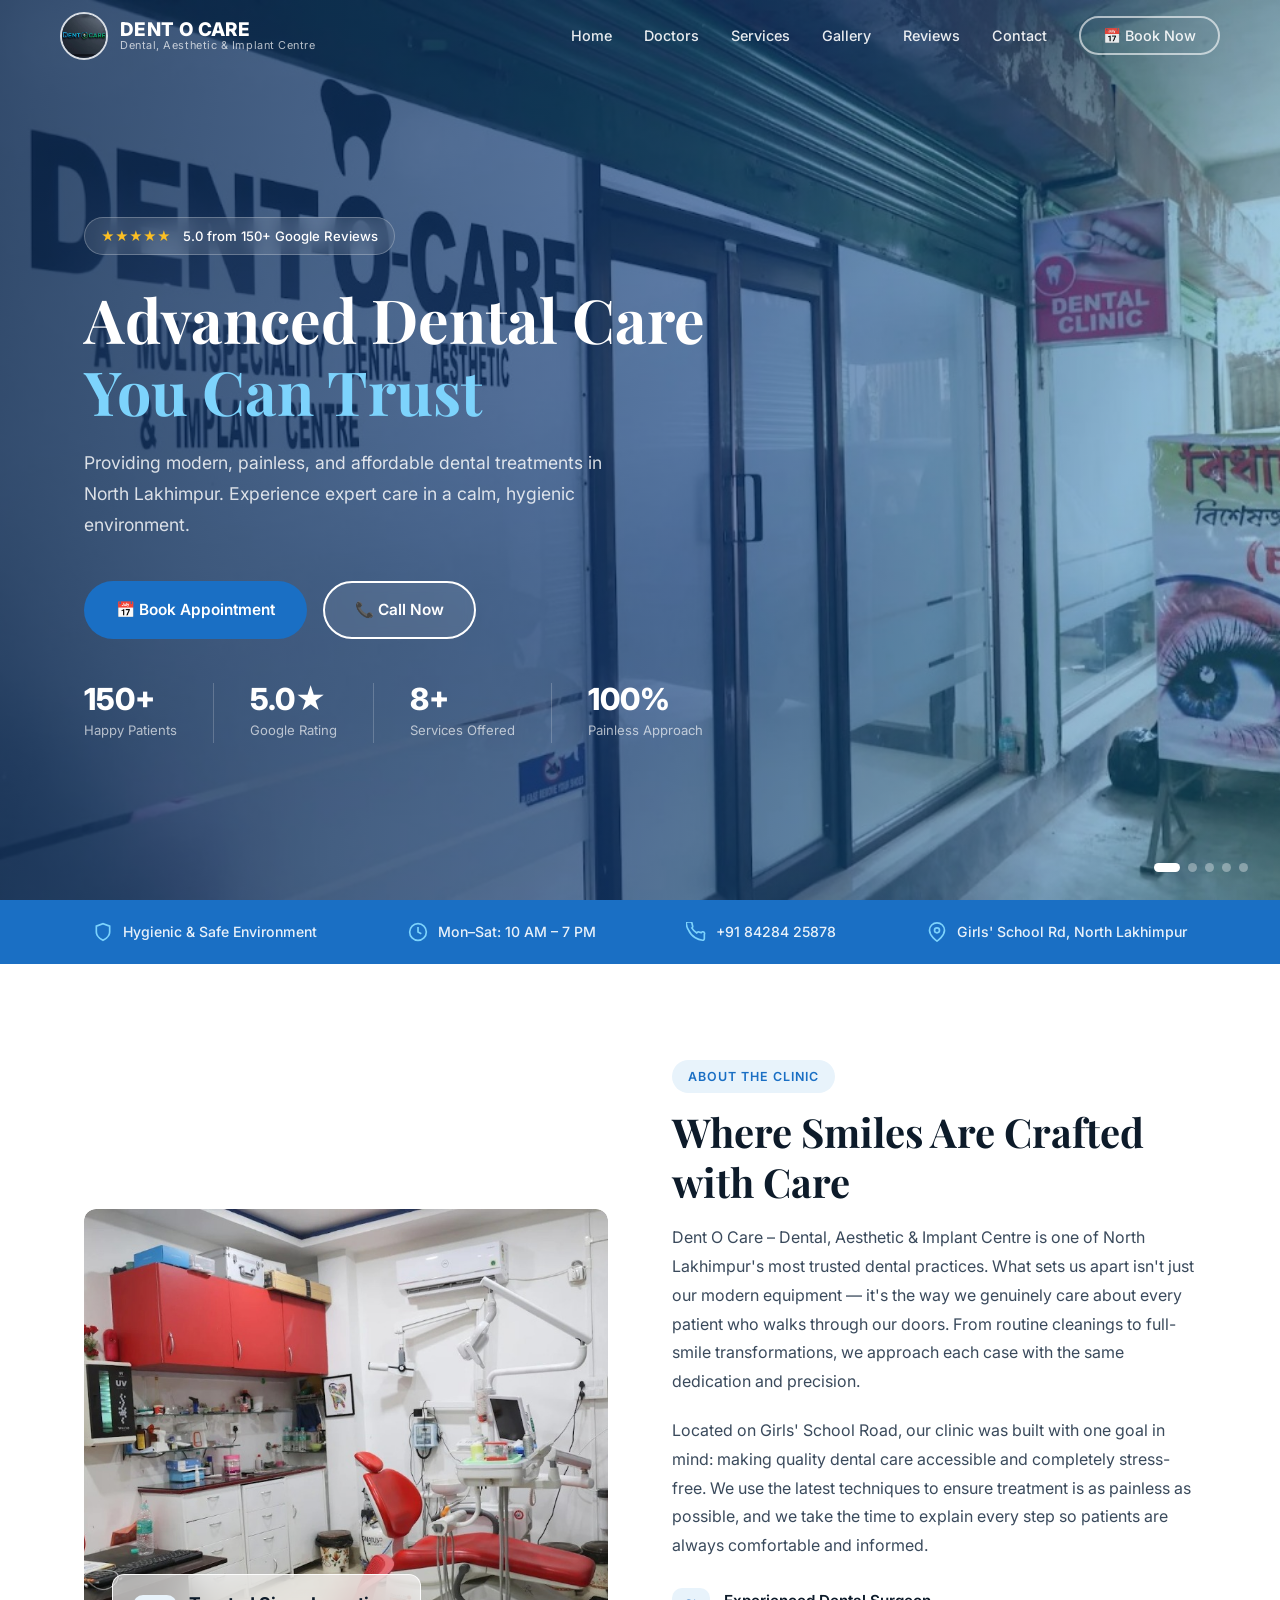
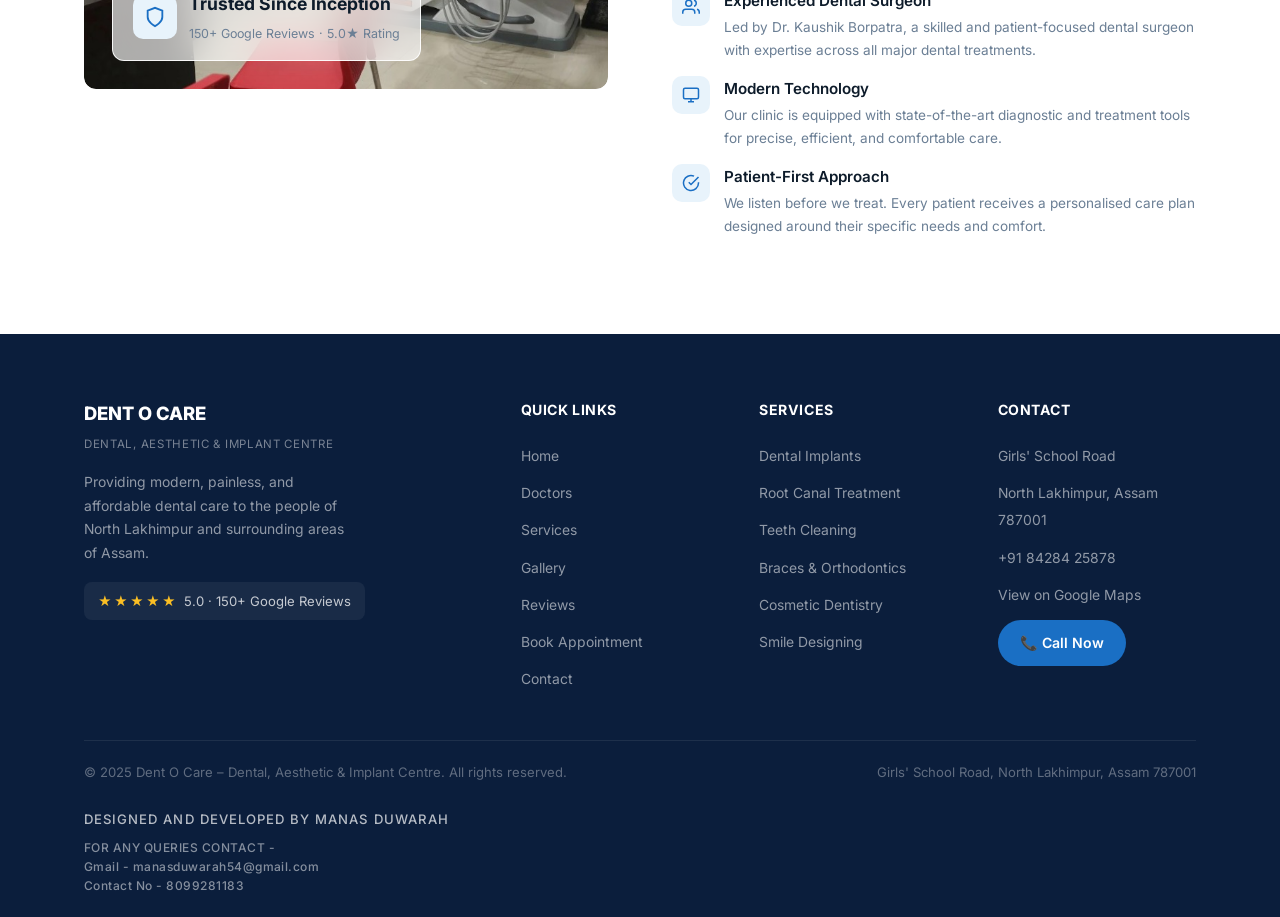
==== index.html @ 936a6f91 "Add files via upload" ====
<!DOCTYPE html>
<html lang="en">
<head>
<meta charset="UTF-8"/>
<meta name="viewport" content="width=device-width, initial-scale=1.0"/>
<title>Dent O Care – Best Dental Clinic in North Lakhimpur</title>
<meta name="description" content="Dent O Care Dental, Aesthetic & Implant Centre offers advanced dental treatments including implants, RCT, braces, and cosmetic dentistry in North Lakhimpur."/>
<meta name="keywords" content="Best Dentist in North Lakhimpur, Dental Clinic in North Lakhimpur, Dental Implant Centre in Lakhimpur, Root Canal Treatment North Lakhimpur"/>
<meta name="robots" content="index, follow"/>
<meta property="og:title" content="Dent O Care – Best Dental Clinic in North Lakhimpur"/>
<meta property="og:description" content="Advanced dental care including implants, RCT, braces & cosmetic dentistry. Trusted by 150+ patients in North Lakhimpur, Assam."/>
<meta property="og:type" content="website"/>
<link rel="canonical" href="https://dentocare.in"/>
<link rel="stylesheet" href="style.css"/>
</head>
<body>

<!-- ===== NAVBAR ===== -->
<nav id="navbar">
  <div class="nav-inner">
    <a class="nav-logo" href="#hero">
      <img src="logo.jpg" alt="Dent O Care Logo" class="nav-logo-img"/>
      <div class="nav-logo-text">
        <span class="logo-main">DENT O CARE</span>
        <span class="logo-sub">Dental, Aesthetic &amp; Implant Centre</span>
      </div>
    </a>
    <ul class="nav-links">
      <li><a href="index.html">Home</a></li>
      <li><a href="doctors.html">Doctors</a></li>
      <li><a href="services.html">Services</a></li>
      <li><a href="gallery.html">Gallery</a></li>
      <li><a href="reviews.html">Reviews</a></li>
      <li><a href="contact.html">Contact</a></li>
      <li><a class="btn-nav" href="appointment.html">📅 Book Now</a></li>
    </ul>
    <div class="nav-hamburger" id="hamburger" aria-label="Open menu">
      <span></span><span></span><span></span>
    </div>
  </div>
</nav>
<div class="mobile-menu" id="mobileMenu">
  <a href="index.html">Home</a>
  <a href="doctors.html">Doctors</a>
  <a href="services.html">Services</a>
  <a href="gallery.html">Gallery</a>
  <a href="reviews.html">Reviews</a>
  <a href="contact.html">Contact</a>
  <a class="btn btn-primary" href="appointment.html">📅 Book Appointment</a>
</div>


<!-- ===== HERO ===== -->
<section id="hero">
  <div class="hero-slideshow" id="heroSlideshow">
    <div class="hero-slide active"></div>
    <div class="hero-slide"></div>
    <div class="hero-slide"></div>
    <div class="hero-slide"></div>
    <div class="hero-slide"></div>
  </div>
  <div class="hero-slide-nav">
    <button class="hero-dot active" data-s="0" aria-label="Slide 1"></button>
    <button class="hero-dot" data-s="1" aria-label="Slide 2"></button>
    <button class="hero-dot" data-s="2" aria-label="Slide 3"></button>
    <button class="hero-dot" data-s="3" aria-label="Slide 4"></button>
    <button class="hero-dot" data-s="4" aria-label="Slide 5"></button>
  </div>
  <div class="hero-overlay"></div>
  <div class="hero-content">
    <div class="hero-badge">
      <span class="star">★★★★★</span>&nbsp;5.0 from 150+ Google Reviews
    </div>
    <h1 class="hero-title">Advanced Dental Care<br/><em>You Can Trust</em></h1>
    <p class="hero-subtitle">Providing modern, painless, and affordable dental treatments in North Lakhimpur. Experience expert care in a calm, hygienic environment.</p>
    <div class="hero-ctas">
      <a class="btn btn-primary" href="appointment.html">📅 Book Appointment</a>
      <a class="btn btn-outline" href="tel:+918428425878">📞 Call Now</a>
    </div>
    <div class="hero-stats">
      <div class="hero-stat"><strong>150+</strong><span>Happy Patients</span></div>
      <div class="hero-stat-divider"></div>
      <div class="hero-stat"><strong>5.0★</strong><span>Google Rating</span></div>
      <div class="hero-stat-divider"></div>
      <div class="hero-stat"><strong>8+</strong><span>Services Offered</span></div>
      <div class="hero-stat-divider"></div>
      <div class="hero-stat"><strong>100%</strong><span>Painless Approach</span></div>
    </div>
  </div>
</section>


<!-- ===== TRUST BAR ===== -->
<div id="trust-bar">
  <div class="trust-bar-inner">
    <div class="trust-item">
      <svg viewBox="0 0 24 24" fill="none" stroke="currentColor" stroke-width="2"><path d="M12 22s8-4 8-10V5l-8-3-8 3v7c0 6 8 10 8 10z"/></svg>
      Hygienic &amp; Safe Environment
    </div>
    <div class="trust-item">
      <svg viewBox="0 0 24 24" fill="none" stroke="currentColor" stroke-width="2"><circle cx="12" cy="12" r="10"/><path d="M12 6v6l4 2"/></svg>
      Mon–Sat: 10 AM – 7 PM
    </div>
    <div class="trust-item">
      <svg viewBox="0 0 24 24" fill="none" stroke="currentColor" stroke-width="2"><path d="M22 16.92v3a2 2 0 01-2.18 2 19.79 19.79 0 01-8.63-3.07A19.5 19.5 0 013.07 9.8 19.79 19.79 0 01.22 1.18 2 2 0 012.22 0h3a2 2 0 012 1.72c.127.96.361 1.903.7 2.81a2 2 0 01-.45 2.11L6.91 7.09a16 16 0 006 6l.56-.56a2 2 0 012.11-.45c.907.339 1.85.573 2.81.7A2 2 0 0122 14.92v2z"/></svg>
      +91 84284 25878
    </div>
    <div class="trust-item">
      <svg viewBox="0 0 24 24" fill="none" stroke="currentColor" stroke-width="2"><path d="M21 10c0 7-9 13-9 13s-9-6-9-13a9 9 0 0118 0z"/><circle cx="12" cy="10" r="3"/></svg>
      Girls' School Rd, North Lakhimpur
    </div>
  </div>
</div>

<!-- ===== ABOUT ===== -->
<section id="about">
  <div class="container">
    <div class="about-grid">
      <div class="about-image-wrap fade-up">
        <img src="about-clinic.jpg" alt="Dent O Care Clinic Interior – Modern dental treatment room in North Lakhimpur"/>
        <div class="about-badge-float">
          <div class="icon">
            <svg viewBox="0 0 24 24" fill="none" stroke="currentColor" stroke-width="2"><path d="M12 22s8-4 8-10V5l-8-3-8 3v7c0 6 8 10 8 10z"/></svg>
          </div>
          <div><strong>Trusted Since Inception</strong><span>150+ Google Reviews · 5.0★ Rating</span></div>
        </div>
      </div>
      <div class="fade-up">
        <span class="section-badge">About the Clinic</span>
        <h2 class="section-title">Where Smiles Are Crafted with Care</h2>
        <p style="color:var(--text-mid);line-height:1.8;margin-bottom:20px;">Dent O Care – Dental, Aesthetic &amp; Implant Centre is one of North Lakhimpur's most trusted dental practices. What sets us apart isn't just our modern equipment — it's the way we genuinely care about every patient who walks through our doors. From routine cleanings to full-smile transformations, we approach each case with the same dedication and precision.</p>
        <p style="color:var(--text-mid);line-height:1.8;margin-bottom:28px;">Located on Girls' School Road, our clinic was built with one goal in mind: making quality dental care accessible and completely stress-free. We use the latest techniques to ensure treatment is as painless as possible, and we take the time to explain every step so patients are always comfortable and informed.</p>
        <div class="about-features">
          <div class="about-feature">
            <div class="icon"><svg viewBox="0 0 24 24" fill="none" stroke="currentColor" stroke-width="2"><path d="M17 21v-2a4 4 0 00-4-4H5a4 4 0 00-4 4v2"/><circle cx="9" cy="7" r="4"/><path d="M23 21v-2a4 4 0 00-3-3.87"/><path d="M16 3.13a4 4 0 010 7.75"/></svg></div>
            <div><h4>Experienced Dental Surgeon</h4><p>Led by Dr. Kaushik Borpatra, a skilled and patient-focused dental surgeon with expertise across all major dental treatments.</p></div>
          </div>
          <div class="about-feature">
            <div class="icon"><svg viewBox="0 0 24 24" fill="none" stroke="currentColor" stroke-width="2"><rect x="2" y="3" width="20" height="14" rx="2"/><path d="M8 21h8M12 17v4"/></svg></div>
            <div><h4>Modern Technology</h4><p>Our clinic is equipped with state-of-the-art diagnostic and treatment tools for precise, efficient, and comfortable care.</p></div>
          </div>
          <div class="about-feature">
            <div class="icon"><svg viewBox="0 0 24 24" fill="none" stroke="currentColor" stroke-width="2"><path d="M22 11.08V12a10 10 0 11-5.93-9.14"/><polyline points="22 4 12 14.01 9 11.01"/></svg></div>
            <div><h4>Patient-First Approach</h4><p>We listen before we treat. Every patient receives a personalised care plan designed around their specific needs and comfort.</p></div>
          </div>
        </div>
      </div>
    </div>
  </div>
</section>


<!-- ===== FOOTER ===== -->
<footer id="footer">
  <div class="container">
    <div class="footer-grid">
      <div class="footer-brand">
        <div class="footer-logo">DENT O CARE</div>
        <div class="footer-logo-sub">Dental, Aesthetic &amp; Implant Centre</div>
        <p>Providing modern, painless, and affordable dental care to the people of North Lakhimpur and surrounding areas of Assam.</p>
        <div class="footer-rating">
          <span class="stars">★★★★★</span>
          <span>5.0 · 150+ Google Reviews</span>
        </div>
      </div>
      <div class="footer-col">
        <h4>Quick Links</h4>
        <ul>
          <li><a href="index.html">Home</a></li>
          <li><a href="doctors.html">Doctors</a></li>
          <li><a href="services.html">Services</a></li>
          <li><a href="gallery.html">Gallery</a></li>
          <li><a href="reviews.html">Reviews</a></li>
          <li><a href="appointment.html">Book Appointment</a></li>
          <li><a href="contact.html">Contact</a></li>
        </ul>
      </div>
      <div class="footer-col">
        <h4>Services</h4>
        <ul>
          <li><a href="services.html">Dental Implants</a></li>
          <li><a href="services.html">Root Canal Treatment</a></li>
          <li><a href="services.html">Teeth Cleaning</a></li>
          <li><a href="services.html">Braces &amp; Orthodontics</a></li>
          <li><a href="services.html">Cosmetic Dentistry</a></li>
          <li><a href="services.html">Smile Designing</a></li>
        </ul>
      </div>
      <div class="footer-col">
        <h4>Contact</h4>
        <ul>
          <li><a href="contact.html">Girls' School Road</a></li>
          <li><a href="contact.html">North Lakhimpur, Assam 787001</a></li>
          <li><a href="tel:+918428425878">+91 84284 25878</a></li>
          <li><a href="contact.html">View on Google Maps</a></li>
        </ul>
        <a class="footer-call-btn" href="tel:+918428425878">📞 Call Now</a>
      </div>
    </div>
    <div class="footer-bottom">
      <p>&copy; 2025 Dent O Care – Dental, Aesthetic &amp; Implant Centre. All rights reserved.</p>
      <p>Girls' School Road, North Lakhimpur, Assam 787001</p>
      <p style="margin-top: 12px; font-size: 0.82rem; font-weight: 500; letter-spacing: 0.08em; color: rgba(255,255,255,0.7);">
        DESIGNED AND DEVELOPED BY MANAS DUWARAH<br>
        <span style="font-size: 0.75rem; letter-spacing: 0.04em; color: rgba(255,255,255,0.5); display: inline-block; margin-top: 8px; line-height: 1.6;">
          FOR ANY QUERIES CONTACT -<br>
          Gmail - manasduwarah54@gmail.com<br>
          Contact No - 8099281183
        </span>
      </p>
    </div>
  </div>
</footer>

<script src="main.js"></script>
</body>
</html>
---- style.css ----
/* ===== DENT O CARE – DENTAL CLINIC WEBSITE STYLESHEET ===== */
@import url('https://fonts.googleapis.com/css2?family=Inter:wght@300;400;500;600;700;800&family=Playfair+Display:wght@600;700&display=swap');

:root {
  --primary: #1a6fc4;
  --primary-dark: #145da0;
  --primary-light: #e8f3fb;
  --accent: #00b4d8;
  --accent-light: #caf0f8;
  --white: #ffffff;
  --off-white: #f7fafd;
  --text-dark: #0d1b2a;
  --text-mid: #3a4a5c;
  --text-light: #6b7f95;
  --border: #daeaf7;
  --shadow: 0 4px 24px rgba(26, 111, 196, 0.10);
  --shadow-hover: 0 8px 40px rgba(26, 111, 196, 0.18);
  --radius: 12px;
  --transition: 0.4s cubic-bezier(0.25, 0.8, 0.25, 1);
}

*, *::before, *::after { box-sizing: border-box; margin: 0; padding: 0; }
html { scroll-behavior: smooth; font-size: 16px; }
body { font-family: 'Inter', sans-serif; color: var(--text-dark); background: var(--white); line-height: 1.7; }
img { max-width: 100%; display: block; }
a { text-decoration: none; color: inherit; }

/* ===== UTILITIES ===== */
.container { max-width: 1160px; margin: 0 auto; padding: 0 24px; }
.section-badge { display: inline-block; background: var(--primary-light); color: var(--primary); font-size: 0.78rem; font-weight: 600; letter-spacing: 0.08em; text-transform: uppercase; padding: 6px 16px; border-radius: 50px; margin-bottom: 14px; }
.section-title { font-family: 'Playfair Display', serif; font-size: clamp(1.7rem, 3.5vw, 2.5rem); color: var(--text-dark); margin-bottom: 16px; line-height: 1.25; }
.section-subtitle { color: var(--text-light); font-size: 1.05rem; max-width: 580px; }
.section-header { margin-bottom: 52px; }
.section-header.center { text-align: center; }
.section-header.center .section-subtitle { margin: 0 auto; }
.btn { display: inline-flex; align-items: center; gap: 8px; padding: 14px 30px; border-radius: 50px; font-weight: 600; font-size: 0.96rem; cursor: pointer; transition: var(--transition); border: 2px solid transparent; }
.btn-primary { background: var(--primary); color: var(--white); }
.btn-primary:hover { background: var(--primary-dark); transform: translateY(-2px); box-shadow: 0 8px 24px rgba(26,111,196,0.3); }
.btn-outline { border-color: var(--white); color: var(--white); background: rgba(255,255,255,0.08); backdrop-filter: blur(6px); }
.btn-outline:hover { background: var(--white); color: var(--primary); transform: translateY(-2px); }
.btn-outline-blue { border-color: var(--primary); color: var(--primary); background: transparent; }
.btn-outline-blue:hover { background: var(--primary); color: var(--white); transform: translateY(-2px); }

/* ===== NAVBAR ===== */
#navbar { position: fixed; top: 0; left: 0; right: 0; z-index: 1000; padding: 0 24px; transition: var(--transition); }
#navbar .nav-inner { max-width: 1160px; margin: 0 auto; display: flex; align-items: center; justify-content: space-between; height: 72px; }
#navbar.scrolled { background: rgba(255,255,255,0.97); box-shadow: 0 2px 20px rgba(26,111,196,0.10); }
#navbar.scrolled .nav-logo span, #navbar.scrolled .nav-links a { color: var(--text-dark); }
#navbar.scrolled .nav-logo .logo-sub { color: var(--text-light); }
#navbar.scrolled .btn-nav { background: var(--primary); color: var(--white); border-color: var(--primary); }
.nav-logo { display: flex; align-items: center; gap: 12px; }
.nav-logo-img { width: 48px; height: 48px; border-radius: 50%; object-fit: cover; border: 2px solid rgba(255,255,255,0.8); }
.nav-logo-text { display: flex; flex-direction: column; }
.nav-logo-text span { font-weight: 800; font-size: 1.18rem; color: var(--white); letter-spacing: 0.02em; line-height: 1.1; }
.nav-logo-text .logo-main { color: var(--white); }
.nav-logo-text .logo-sub { font-size: 0.68rem; font-weight: 400; color: rgba(255,255,255,0.7); letter-spacing: 0.05em; }
.nav-links { display: flex; align-items: center; gap: 32px; list-style: none; }
.nav-links a { color: rgba(255,255,255,0.9); font-size: 0.9rem; font-weight: 500; transition: var(--transition); }
.nav-links a:hover { color: var(--accent-light); }
.btn-nav { padding: 9px 22px; border-radius: 50px; border: 2px solid rgba(255,255,255,0.6); color: var(--white); font-weight: 600; font-size: 0.88rem; background: transparent; cursor: pointer; transition: var(--transition); }
.btn-nav:hover { background: var(--white); color: var(--primary); }
.nav-hamburger { display: none; flex-direction: column; gap: 5px; cursor: pointer; padding: 4px; }
.nav-hamburger span { display: block; width: 24px; height: 2px; background: var(--white); border-radius: 2px; transition: var(--transition); }
#navbar.scrolled .nav-hamburger span { background: var(--text-dark); }
.mobile-menu { display: none; position: fixed; top: 72px; left: 0; right: 0; background: var(--white); box-shadow: 0 8px 32px rgba(0,0,0,0.12); z-index: 999; padding: 16px 24px 24px; flex-direction: column; gap: 0; }
.mobile-menu.open { display: flex; }
.mobile-menu a { display: block; padding: 13px 0; border-bottom: 1px solid var(--border); color: var(--text-dark); font-weight: 500; font-size: 1rem; }
.mobile-menu a:last-child { border-bottom: none; margin-top: 12px; }
.mobile-menu .btn-primary { text-align: center; width: 100%; justify-content: center; }

/* ===== HERO ===== */
#hero { min-height: 100vh; position: relative; display: flex; align-items: center; overflow: hidden; }

/* Slideshow Background */
.hero-slideshow { position: absolute; inset: 0; z-index: 0; }
.hero-slide { position: absolute; inset: 0; background-size: cover; background-position: center; opacity: 0; transition: opacity 1.2s ease-in-out; }
.hero-slide.active { opacity: 1; }
.hero-slide:nth-child(1) { background-image: url('gallery3.jpg'); }
.hero-slide:nth-child(2) { background-image: url('gallery2.jpg'); }
.hero-slide:nth-child(3) { background-image: url('gallery4.jpg'); }
.hero-slide:nth-child(4) { background-image: url('gallery5.jpg'); }
.hero-slide:nth-child(5) { background-image: url('gallery1.jpg'); }

.hero-overlay { position: absolute; inset: 0; background: linear-gradient(105deg, rgba(10,40,80,0.82) 0%, rgba(10,60,130,0.60) 55%, rgba(0,150,200,0.30) 100%); z-index: 1; }
.hero-content { position: relative; z-index: 2; max-width: 680px; padding: 120px 24px 60px; margin: 0 auto 0 max(24px, calc((100vw - 1160px)/2)); }
.hero-badge { display: inline-flex; align-items: center; gap: 8px; background: rgba(255,255,255,0.12); backdrop-filter: blur(10px); border: 1px solid rgba(255,255,255,0.25); color: var(--white); font-size: 0.82rem; font-weight: 500; padding: 7px 16px; border-radius: 50px; margin-bottom: 28px; }
.hero-badge .star { color: #fbbf24; }
.hero-title { font-family: 'Playfair Display', serif; font-size: clamp(2.2rem, 5vw, 3.8rem); color: var(--white); line-height: 1.18; margin-bottom: 22px; }
.hero-title em { font-style: normal; color: #7dd3fc; }
.hero-subtitle { color: rgba(255,255,255,0.82); font-size: 1.1rem; max-width: 520px; margin-bottom: 40px; line-height: 1.75; }
.hero-ctas { display: flex; gap: 16px; flex-wrap: wrap; }
.hero-stats { display: flex; gap: 36px; margin-top: 44px; flex-wrap: wrap; }
.hero-stat { color: var(--white); }
.hero-stat strong { display: block; font-size: 1.9rem; font-weight: 800; line-height: 1.1; }
.hero-stat span { font-size: 0.82rem; color: rgba(255,255,255,0.65); }
.hero-stat-divider { width: 1px; background: rgba(255,255,255,0.2); }

/* Slide Dots */
.hero-slide-nav { position: absolute; bottom: 28px; right: 32px; z-index: 3; display: flex; gap: 8px; align-items: center; }
.hero-dot { width: 9px; height: 9px; border-radius: 50%; background: rgba(255,255,255,0.35); cursor: pointer; transition: var(--transition); border: none; padding: 0; }
.hero-dot.active { background: var(--white); width: 26px; border-radius: 5px; }

/* ===== CLINIC GALLERY STRIP ===== */
#gallery-strip { background: var(--off-white); padding: 48px 0; }
.gallery-strip-header { text-align: center; margin-bottom: 28px; }
.gallery-strip-header h2 { font-family: 'Playfair Display', serif; font-size: 1.65rem; color: var(--text-dark); }
.gallery-strip-header p { color: var(--text-light); font-size: 0.9rem; margin-top: 6px; }
.gallery-grid { display: grid; grid-template-columns: repeat(5, 1fr); gap: 14px; }
.gallery-thumb { border-radius: 12px; overflow: hidden; cursor: pointer; position: relative; aspect-ratio: 4/3; }
.gallery-thumb img { width: 100%; height: 100%; object-fit: cover; transition: transform 0.5s ease; display: block; }
.gallery-thumb:hover img { transform: scale(1.07); }
.gallery-thumb-label { position: absolute; bottom: 0; left: 0; right: 0; background: linear-gradient(transparent, rgba(10,40,80,0.75)); color: var(--white); font-size: 0.75rem; font-weight: 600; padding: 18px 10px 10px; opacity: 0; transition: var(--transition); text-align: center; }
.gallery-thumb:hover .gallery-thumb-label { opacity: 1; }

/* Lightbox */
.lightbox { display: none; position: fixed; inset: 0; z-index: 2000; background: rgba(5,15,35,0.95); align-items: center; justify-content: center; padding: 20px; }
.lightbox.open { display: flex; }
.lightbox-img { max-width: min(960px, 95vw); max-height: 88vh; border-radius: 12px; object-fit: contain; box-shadow: 0 20px 80px rgba(0,0,0,0.6); }
.lightbox-close { position: absolute; top: 22px; right: 28px; background: rgba(255,255,255,0.1); border: none; color: var(--white); font-size: 1.5rem; width: 44px; height: 44px; border-radius: 50%; cursor: pointer; display: flex; align-items: center; justify-content: center; transition: var(--transition); }
.lightbox-close:hover { background: rgba(255,255,255,0.25); }
.lightbox-prev, .lightbox-next { position: absolute; top: 50%; transform: translateY(-50%); background: rgba(255,255,255,0.1); border: none; color: var(--white); font-size: 1.4rem; width: 48px; height: 48px; border-radius: 50%; cursor: pointer; display: flex; align-items: center; justify-content: center; transition: var(--transition); }
.lightbox-prev { left: 20px; }
.lightbox-next { right: 20px; }
.lightbox-prev:hover, .lightbox-next:hover { background: rgba(255,255,255,0.25); }
.lightbox-counter { position: absolute; bottom: 22px; left: 50%; transform: translateX(-50%); color: rgba(255,255,255,0.6); font-size: 0.85rem; }

@media (max-width: 700px) {
  .gallery-grid { grid-template-columns: repeat(2, 1fr); }
  .gallery-grid .gallery-thumb:last-child { grid-column: span 2; }
}

/* ===== TRUST BAR ===== */
#trust-bar { background: var(--primary); padding: 20px 24px; }
.trust-bar-inner { max-width: 1160px; margin: 0 auto; display: flex; align-items: center; justify-content: space-around; gap: 24px; flex-wrap: wrap; }
.trust-item { display: flex; align-items: center; gap: 10px; color: rgba(255,255,255,0.9); font-size: 0.88rem; font-weight: 500; }
.trust-item svg { width: 20px; height: 20px; color: #7dd3fc; flex-shrink: 0; }

/* ===== ABOUT ===== */
#about { padding: 96px 0; background: var(--off-white); }
.about-grid { display: grid; grid-template-columns: 1fr 1fr; gap: 64px; align-items: center; }
.about-image-wrap { position: relative; border-radius: var(--radius); overflow: hidden; }
.about-image-wrap img { width: 100%; height: 480px; object-fit: cover; border-radius: var(--radius); }
.about-badge-float { position: absolute; bottom: 28px; left: 28px; background: var(--white); border-radius: 12px; padding: 14px 20px; box-shadow: var(--shadow-hover); display: flex; align-items: center; gap: 12px; }
.about-badge-float .icon { width: 44px; height: 44px; border-radius: 10px; background: var(--primary-light); display: flex; align-items: center; justify-content: center; }
.about-badge-float .icon svg { width: 22px; height: 22px; color: var(--primary); }
.about-badge-float strong { display: block; font-size: 1.1rem; color: var(--text-dark); }
.about-badge-float span { font-size: 0.78rem; color: var(--text-light); }
.about-features { margin-top: 28px; display: flex; flex-direction: column; gap: 14px; }
.about-feature { display: flex; align-items: flex-start; gap: 14px; }
.about-feature .icon { width: 38px; height: 38px; border-radius: 10px; background: var(--primary-light); display: flex; align-items: center; justify-content: center; flex-shrink: 0; }
.about-feature .icon svg { width: 18px; height: 18px; color: var(--primary); }
.about-feature h4 { font-size: 0.95rem; font-weight: 600; color: var(--text-dark); }
.about-feature p { font-size: 0.85rem; color: var(--text-light); margin-top: 2px; }

/* ===== DOCTOR ===== */
#doctor { padding: 96px 0; background: var(--white); }
.doctor-card { display: grid; grid-template-columns: 340px 1fr; gap: 56px; align-items: start; background: var(--off-white); border-radius: 20px; overflow: hidden; border: 1px solid var(--border); }
.doctor-image { position: relative; height: 100%; min-height: 380px; background: linear-gradient(135deg, var(--primary-light) 0%, var(--accent-light) 100%); display: flex; align-items: flex-end; justify-content: center; }
.doctor-avatar { width: 100%; height: 380px; object-fit: cover; object-position: top; }
.doctor-avatar-placeholder { width: 200px; height: 200px; border-radius: 50%; background: linear-gradient(135deg, var(--primary) 0%, var(--accent) 100%); display: flex; align-items: center; justify-content: center; margin: 80px auto; }
.doctor-avatar-placeholder svg { width: 100px; height: 100px; color: rgba(255,255,255,0.6); }
.doctor-info { padding: 48px 48px 48px 0; }
.doctor-name { font-family: 'Playfair Display', serif; font-size: 2rem; color: var(--text-dark); margin-bottom: 4px; }
.doctor-title { color: var(--primary); font-weight: 600; font-size: 0.95rem; margin-bottom: 20px; }
.doctor-bio { color: var(--text-mid); line-height: 1.8; margin-bottom: 28px; }
.doctor-specialties { display: flex; flex-wrap: wrap; gap: 10px; margin-bottom: 28px; }
.specialty-tag { background: var(--primary-light); color: var(--primary); font-size: 0.82rem; font-weight: 600; padding: 6px 14px; border-radius: 50px; }
.doctor-creds { display: flex; flex-direction: column; gap: 10px; }
.cred-item { display: flex; align-items: center; gap: 10px; color: var(--text-mid); font-size: 0.9rem; }
.cred-item svg { width: 16px; height: 16px; color: var(--primary); flex-shrink: 0; }

/* ===== SERVICES ===== */
#services { padding: 96px 0; background: var(--off-white); }
.services-grid { display: grid; grid-template-columns: repeat(auto-fill, minmax(260px, 1fr)); gap: 24px; }
.service-card { background: var(--white); border: 1px solid var(--border); border-radius: var(--radius); padding: 32px 28px; transition: var(--transition); cursor: pointer; }
.service-card:hover { transform: translateY(-6px); box-shadow: var(--shadow-hover); border-color: var(--primary); }
.service-icon { width: 54px; height: 54px; background: var(--primary-light); border-radius: 14px; display: flex; align-items: center; justify-content: center; margin-bottom: 20px; transition: var(--transition); }
.service-card:hover .service-icon { background: var(--primary); }
.service-icon svg { width: 26px; height: 26px; color: var(--primary); transition: var(--transition); }
.service-card:hover .service-icon svg { color: var(--white); }
.service-card h3 { font-size: 1.05rem; font-weight: 700; color: var(--text-dark); margin-bottom: 10px; }
.service-card p { color: var(--text-light); font-size: 0.88rem; line-height: 1.65; }

/* ===== WHY CHOOSE ===== */
#why { padding: 96px 0; background: linear-gradient(135deg, #0d2f5e 0%, #1a6fc4 60%, #0095b0 100%); }
#why .section-title { color: var(--white); }
#why .section-badge { background: rgba(255,255,255,0.12); color: rgba(255,255,255,0.85); }
#why .section-subtitle { color: rgba(255,255,255,0.7); }
.why-grid { display: grid; grid-template-columns: repeat(auto-fill, minmax(280px, 1fr)); gap: 24px; }
.why-item { background: rgba(255,255,255,0.08); border: 1px solid rgba(255,255,255,0.14); border-radius: var(--radius); padding: 28px 24px; transition: var(--transition); }
.why-item:hover { background: rgba(255,255,255,0.14); transform: translateY(-4px); }
.why-item-icon { width: 48px; height: 48px; background: rgba(255,255,255,0.15); border-radius: 12px; display: flex; align-items: center; justify-content: center; margin-bottom: 16px; }
.why-item-icon svg { width: 24px; height: 24px; color: #7dd3fc; }
.why-item h3 { font-size: 1rem; font-weight: 700; color: var(--white); margin-bottom: 8px; }
.why-item p { font-size: 0.86rem; color: rgba(255,255,255,0.65); line-height: 1.6; }

/* ===== TESTIMONIALS ===== */
#testimonials { padding: 96px 0; background: var(--white); }
.testimonials-slider { position: relative; overflow: hidden; }
.testimonials-track { display: flex; transition: transform 0.5s cubic-bezier(0.4,0,0.2,1); }
.testimonial-card { min-width: 100%; padding: 0 4px; }
.testimonial-inner { background: var(--off-white); border: 1px solid var(--border); border-radius: 20px; padding: 40px 44px; max-width: 780px; margin: 0 auto; }
.test-stars { display: flex; gap: 4px; margin-bottom: 20px; }
.test-stars svg { width: 20px; height: 20px; color: #fbbf24; }
.test-quote { font-size: 1.07rem; color: var(--text-mid); line-height: 1.8; margin-bottom: 28px; font-style: italic; }
.test-author { display: flex; align-items: center; gap: 14px; }
.test-avatar { width: 46px; height: 46px; border-radius: 50%; background: var(--primary-light); display: flex; align-items: center; justify-content: center; font-size: 1.1rem; font-weight: 700; color: var(--primary); }
.test-name { font-weight: 700; color: var(--text-dark); font-size: 0.95rem; }
.test-label { font-size: 0.78rem; color: var(--text-light); margin-top: 2px; }
.test-controls { display: flex; align-items: center; justify-content: center; gap: 12px; margin-top: 32px; }
.test-btn { width: 40px; height: 40px; border-radius: 50%; border: 2px solid var(--border); background: var(--white); cursor: pointer; display: flex; align-items: center; justify-content: center; transition: var(--transition); }
.test-btn:hover { border-color: var(--primary); background: var(--primary); }
.test-btn:hover svg { color: var(--white); }
.test-btn svg { width: 18px; height: 18px; color: var(--text-light); transition: var(--transition); }
.test-dots { display: flex; gap: 8px; }
.test-dot { width: 8px; height: 8px; border-radius: 50%; background: var(--border); cursor: pointer; transition: var(--transition); }
.test-dot.active { background: var(--primary); width: 24px; border-radius: 4px; }

/* ===== MAP ===== */
#location { padding: 96px 0; background: var(--off-white); }
.location-grid { display: grid; grid-template-columns: 1fr 1fr; gap: 48px; align-items: center; }
.location-info h3 { font-family: 'Playfair Display', serif; font-size: 1.6rem; color: var(--text-dark); margin-bottom: 20px; }
.location-detail { display: flex; align-items: flex-start; gap: 14px; margin-bottom: 18px; }
.location-detail .loc-icon { width: 40px; height: 40px; border-radius: 10px; background: var(--primary-light); display: flex; align-items: center; justify-content: center; flex-shrink: 0; }
.location-detail .loc-icon svg { width: 18px; height: 18px; color: var(--primary); }
.location-detail p { color: var(--text-mid); font-size: 0.9rem; }
.location-detail strong { display: block; color: var(--text-dark); font-weight: 600; margin-bottom: 3px; }
.map-wrap { border-radius: var(--radius); overflow: hidden; border: 1px solid var(--border); box-shadow: var(--shadow); }
.map-wrap iframe { width: 100%; height: 380px; border: none; display: block; }

/* ===== CONTACT ===== */
#contact { padding: 96px 0; background: var(--white); }
.contact-grid { display: grid; grid-template-columns: 1fr 1fr; gap: 56px; align-items: start; }
.contact-form { background: var(--off-white); border: 1px solid var(--border); border-radius: 20px; padding: 40px 36px; }
.contact-form h3 { font-family: 'Playfair Display', serif; font-size: 1.5rem; margin-bottom: 24px; color: var(--text-dark); }
.form-row { display: grid; grid-template-columns: 1fr 1fr; gap: 16px; }
.form-group { margin-bottom: 16px; }
.form-group label { display: block; font-size: 0.85rem; font-weight: 600; color: var(--text-mid); margin-bottom: 7px; }
.form-group input, .form-group textarea, .form-group select { width: 100%; padding: 13px 16px; border: 1.5px solid var(--border); border-radius: 10px; font-family: 'Inter', sans-serif; font-size: 0.92rem; color: var(--text-dark); background: var(--white); outline: none; transition: var(--transition); }
.form-group input:focus, .form-group textarea:focus, .form-group select:focus { border-color: var(--primary); box-shadow: 0 0 0 3px rgba(26,111,196,0.08); }
.form-group textarea { resize: vertical; min-height: 110px; }
.form-submit { width: 100%; justify-content: center; margin-top: 4px; border-radius: 10px; padding: 15px; font-size: 1rem; }
.contact-info-block { padding: 12px 0; }
.contact-info-block h3 { font-family: 'Playfair Display', serif; font-size: 1.5rem; margin-bottom: 20px; color: var(--text-dark); }
.contact-info-block p { color: var(--text-mid); margin-bottom: 28px; line-height: 1.75; }
.contact-detail-item { display: flex; align-items: flex-start; gap: 14px; margin-bottom: 20px; }
.contact-detail-item .ci-icon { width: 44px; height: 44px; background: var(--primary-light); border-radius: 12px; display: flex; align-items: center; justify-content: center; flex-shrink: 0; }
.contact-detail-item .ci-icon svg { width: 20px; height: 20px; color: var(--primary); }
.contact-detail-item strong { display: block; font-size: 0.88rem; color: var(--text-dark); margin-bottom: 3px; }
.contact-detail-item span { font-size: 0.9rem; color: var(--text-mid); }
.hours-table { margin-top: 8px; }
.hours-table tr td { font-size: 0.88rem; color: var(--text-mid); padding: 4px 0; }
.hours-table tr td:first-child { font-weight: 600; color: var(--text-dark); min-width: 130px; }

/* ===== FOOTER ===== */
#footer { background: #0b1e3c; color: rgba(255,255,255,0.75); padding: 64px 0 0; }
.footer-grid { display: grid; grid-template-columns: 2fr 1fr 1fr 1fr; gap: 40px; margin-bottom: 48px; }
.footer-brand .footer-logo { font-size: 1.15rem; font-weight: 800; color: var(--white); margin-bottom: 6px; }
.footer-brand .footer-logo-sub { font-size: 0.72rem; color: rgba(255,255,255,0.45); letter-spacing: 0.06em; text-transform: uppercase; margin-bottom: 16px; }
.footer-brand p { font-size: 0.87rem; line-height: 1.7; color: rgba(255,255,255,0.55); max-width: 260px; }
.footer-rating { display: inline-flex; align-items: center; gap: 6px; margin-top: 16px; background: rgba(255,255,255,0.06); border-radius: 8px; padding: 8px 14px; font-size: 0.82rem; }
.footer-rating .stars { color: #fbbf24; letter-spacing: 2px; }
.footer-col h4 { font-size: 0.88rem; font-weight: 700; color: var(--white); letter-spacing: 0.04em; text-transform: uppercase; margin-bottom: 20px; }
.footer-col ul { list-style: none; display: flex; flex-direction: column; gap: 10px; }
.footer-col ul li a { font-size: 0.87rem; color: rgba(255,255,255,0.55); transition: var(--transition); }
.footer-col ul li a:hover { color: var(--accent-light); }
.footer-call-btn { display: inline-flex; align-items: center; gap: 8px; background: var(--primary); color: var(--white); padding: 11px 22px; border-radius: 50px; font-weight: 600; font-size: 0.88rem; margin-top: 12px; transition: var(--transition); }
.footer-call-btn:hover { background: var(--accent); transform: translateY(-2px); }
.footer-bottom { border-top: 1px solid rgba(255,255,255,0.08); padding: 20px 0; display: flex; align-items: center; justify-content: space-between; flex-wrap: wrap; gap: 12px; }
.footer-bottom p { font-size: 0.82rem; color: rgba(255,255,255,0.35); }

/* ===== HOW WE TREAT – TREATMENT GALLERY ===== */
#treatment { padding: 96px 0; background: var(--white); }
#treatment .section-title { color: var(--text-dark); }
.treatment-layout { display: grid; grid-template-columns: 1fr 280px; gap: 20px; align-items: start; }
.treatment-main { position: relative; border-radius: 18px; overflow: hidden; background: #000; }
.treatment-main-img { width: 100%; height: 520px; object-fit: cover; display: block; transition: opacity 0.45s ease; }
.treatment-main-img.fading { opacity: 0; }

/* Arrow buttons */
.treat-arrow { position: absolute; top: 50%; transform: translateY(-50%); background: rgba(255,255,255,0.15); backdrop-filter: blur(6px); border: 1.5px solid rgba(255,255,255,0.3); color: var(--white); width: 48px; height: 48px; border-radius: 50%; cursor: pointer; display: flex; align-items: center; justify-content: center; font-size: 1.3rem; transition: var(--transition); z-index: 5; }
.treat-arrow:hover { background: var(--primary); border-color: var(--primary); }
.treat-arrow.left { left: 16px; }
.treat-arrow.right { right: 16px; }

/* Caption bar */
.treat-caption { position: absolute; bottom: 0; left: 0; right: 0; background: linear-gradient(transparent, rgba(10,30,70,0.82)); padding: 40px 24px 20px; }
.treat-caption h4 { color: var(--white); font-size: 1rem; font-weight: 700; margin-bottom: 4px; }
.treat-caption p { color: rgba(255,255,255,0.72); font-size: 0.82rem; line-height: 1.5; }

/* Dot counter */
.treat-dots { display: flex; justify-content: center; gap: 8px; margin-top: 16px; }
.treat-dot { width: 8px; height: 8px; border-radius: 50%; background: var(--border); cursor: pointer; transition: var(--transition); border: none; padding: 0; }
.treat-dot.active { background: var(--primary); width: 22px; border-radius: 4px; }

/* Sidebar thumbnails – 3-column grid */
.treatment-sidebar { display: grid; grid-template-columns: repeat(3, 1fr); gap: 8px; align-content: start; }
.treat-thumb { border-radius: 8px; overflow: hidden; cursor: pointer; border: 2.5px solid transparent; transition: var(--transition); }
.treat-thumb img { width: 100%; aspect-ratio: 4/3; object-fit: cover; display: block; transition: transform 0.4s ease; }
.treat-thumb:hover img { transform: scale(1.06); }
.treat-thumb.active { border-color: var(--primary); box-shadow: 0 0 0 3px rgba(26,111,196,0.2); }

/* Mobile: sidebar becomes bottom strip */
@media (max-width: 800px) {
  .treatment-layout { grid-template-columns: 1fr; }
  .treatment-main-img { height: 300px; }
  .treatment-sidebar { grid-template-columns: repeat(5, 1fr); gap: 8px; }
}

/* ===== ANIMATIONS ===== */
@keyframes fadeUp { from { opacity: 0; transform: translateY(30px); } to { opacity: 1; transform: translateY(0); } }
.fade-up { opacity: 0; transform: translateY(30px); transition: opacity 0.7s ease, transform 0.7s ease; }
.fade-up.visible { opacity: 1; transform: translateY(0); }


/* ===== RESPONSIVE ===== */
@media (max-width: 900px) {
  .about-grid, .doctor-card, .location-grid, .contact-grid { grid-template-columns: 1fr; }
  .doctor-card { grid-template-columns: 1fr; }
  .doctor-image { min-height: 280px; }
  .doctor-info { padding: 32px 28px; }
  .footer-grid { grid-template-columns: 1fr 1fr; }
  .hero-content { margin: 0 auto; }
}
@media (max-width: 700px) {
  .nav-links { display: none; }
  .nav-hamburger { display: flex; }
  .form-row { grid-template-columns: 1fr; }
  .footer-grid { grid-template-columns: 1fr; }
  .trust-bar-inner { justify-content: flex-start; }
  .hero-stats { gap: 24px; }
  .doctor-avatar-placeholder { width: 140px; height: 140px; margin: 40px auto; }
  .doctor-avatar-placeholder svg { width: 70px; height: 70px; }
}

.page-top-spacing { padding-top: 130px !important; }

/* ===== PREMIUM BACKGROUND OVERRIDES ===== */
body {
  background: radial-gradient(circle at center, #edf6ff 0%, #c0e2fc 50%, #99cfff 100%);
  background-attachment: fixed;
  background-repeat: no-repeat;
  background-size: cover;
  min-height: 100vh;
}
body::before {
  display: none;
}

#about, #doctor, #services, #testimonials, #location, #contact, #treatment, #gallery-strip {
  background: transparent !important;
}

.service-card, .doctor-card, .testimonial-inner, .contact-form, .about-badge-float, .contact-info-block {
  background: rgba(255, 255, 255, 0.65) !important;
  backdrop-filter: blur(20px);
  -webkit-backdrop-filter: blur(20px);
  border: 1px solid rgba(255, 255, 255, 0.9) !important;
  box-shadow: 0 10px 40px rgba(0,0,0,0.04) !important;
}

.service-card:hover {
  background: rgba(255, 255, 255, 0.9) !important;
  box-shadow: 0 15px 50px rgba(26,111,196,0.12) !important;
  border-color: var(--primary) !important;
  transform: translateY(-6px);
}
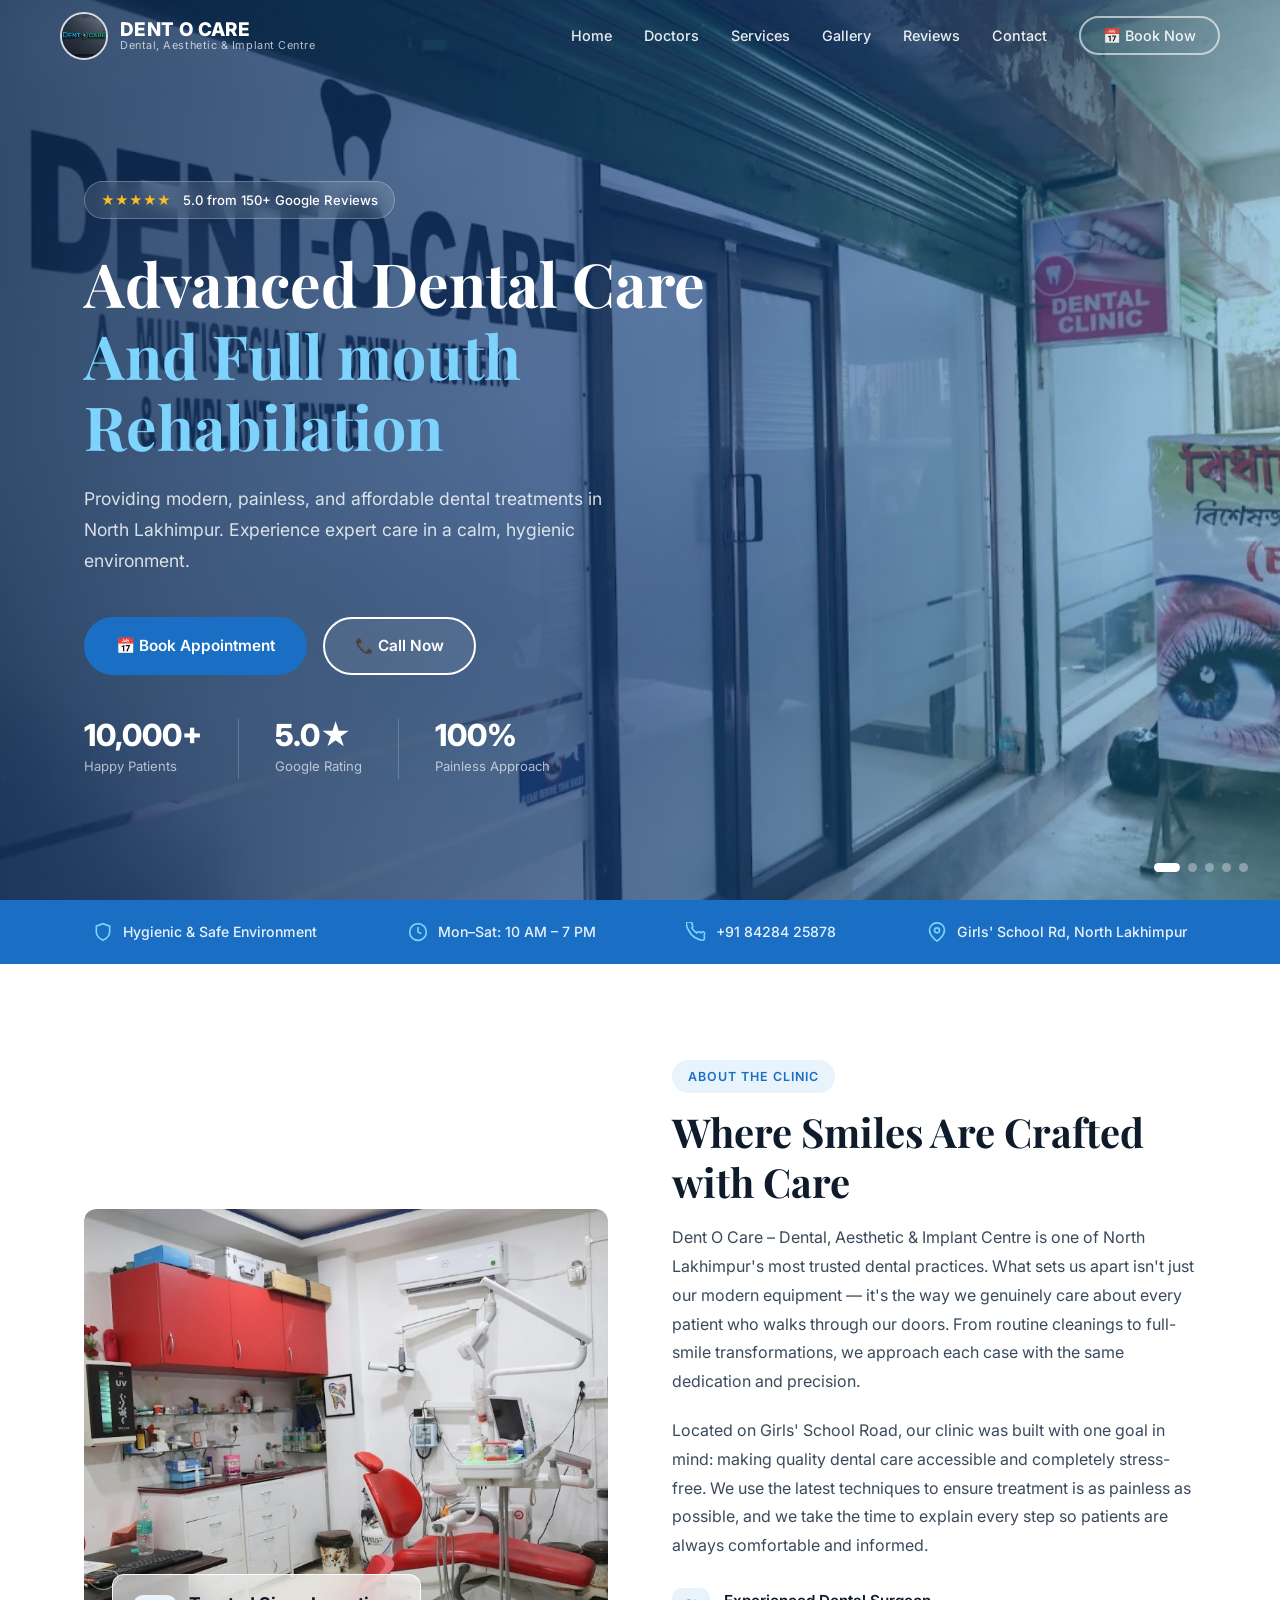
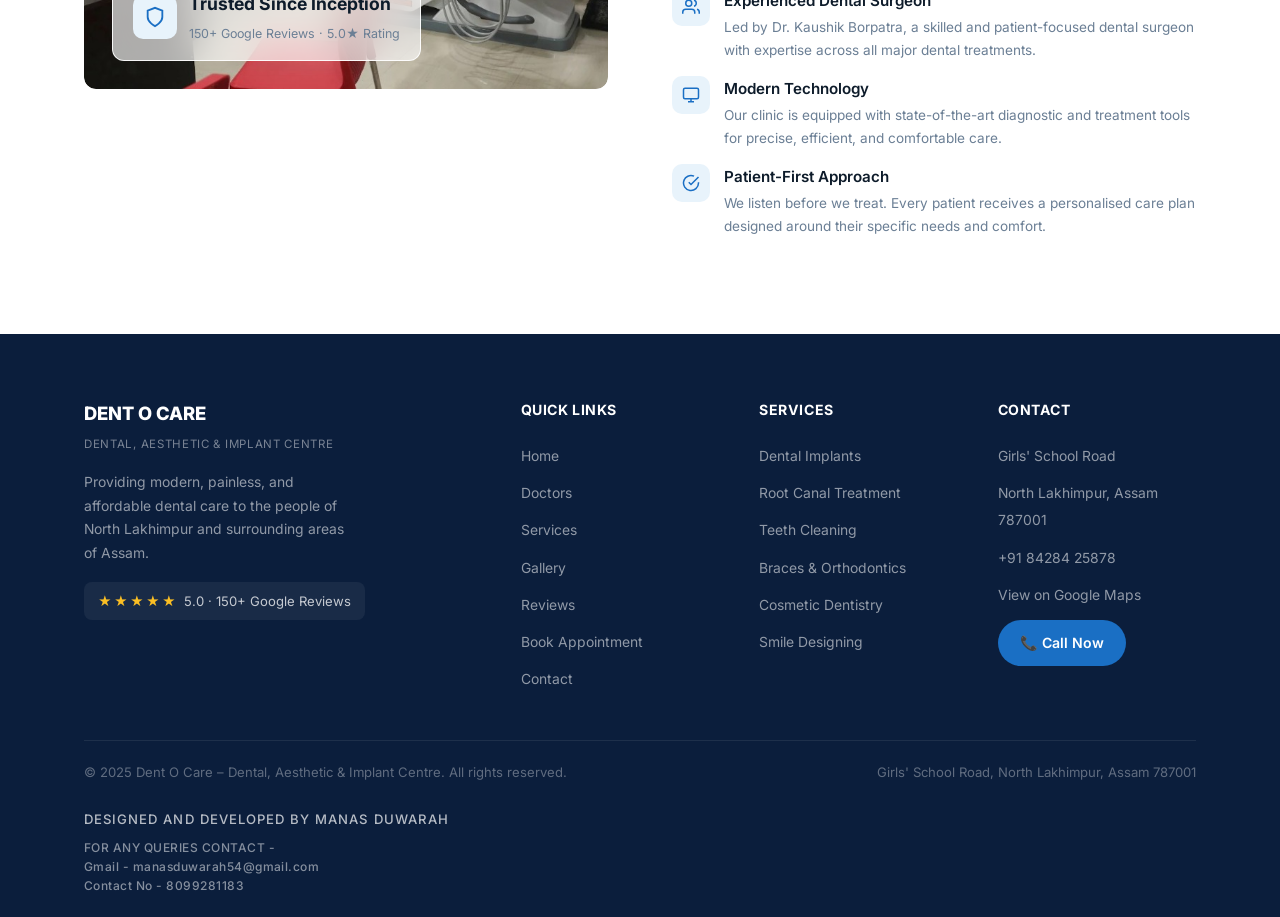
==== commit 31f68356: "Add files via upload" ====
--- a/index.html
+++ b/index.html
@@ -71,18 +71,16 @@
     <div class="hero-badge">
       <span class="star">★★★★★</span>&nbsp;5.0 from 150+ Google Reviews
     </div>
-    <h1 class="hero-title">Advanced Dental Care<br/><em>You Can Trust</em></h1>
+    <h1 class="hero-title">Advanced Dental Care<br/><em>And Full mouth Rehabilation</em></h1>
     <p class="hero-subtitle">Providing modern, painless, and affordable dental treatments in North Lakhimpur. Experience expert care in a calm, hygienic environment.</p>
     <div class="hero-ctas">
       <a class="btn btn-primary" href="appointment.html">📅 Book Appointment</a>
       <a class="btn btn-outline" href="tel:+918428425878">📞 Call Now</a>
     </div>
     <div class="hero-stats">
-      <div class="hero-stat"><strong>150+</strong><span>Happy Patients</span></div>
+      <div class="hero-stat"><strong>10,000+</strong><span>Happy Patients</span></div>
       <div class="hero-stat-divider"></div>
       <div class="hero-stat"><strong>5.0★</strong><span>Google Rating</span></div>
-      <div class="hero-stat-divider"></div>
-      <div class="hero-stat"><strong>8+</strong><span>Services Offered</span></div>
       <div class="hero-stat-divider"></div>
       <div class="hero-stat"><strong>100%</strong><span>Painless Approach</span></div>
     </div>
